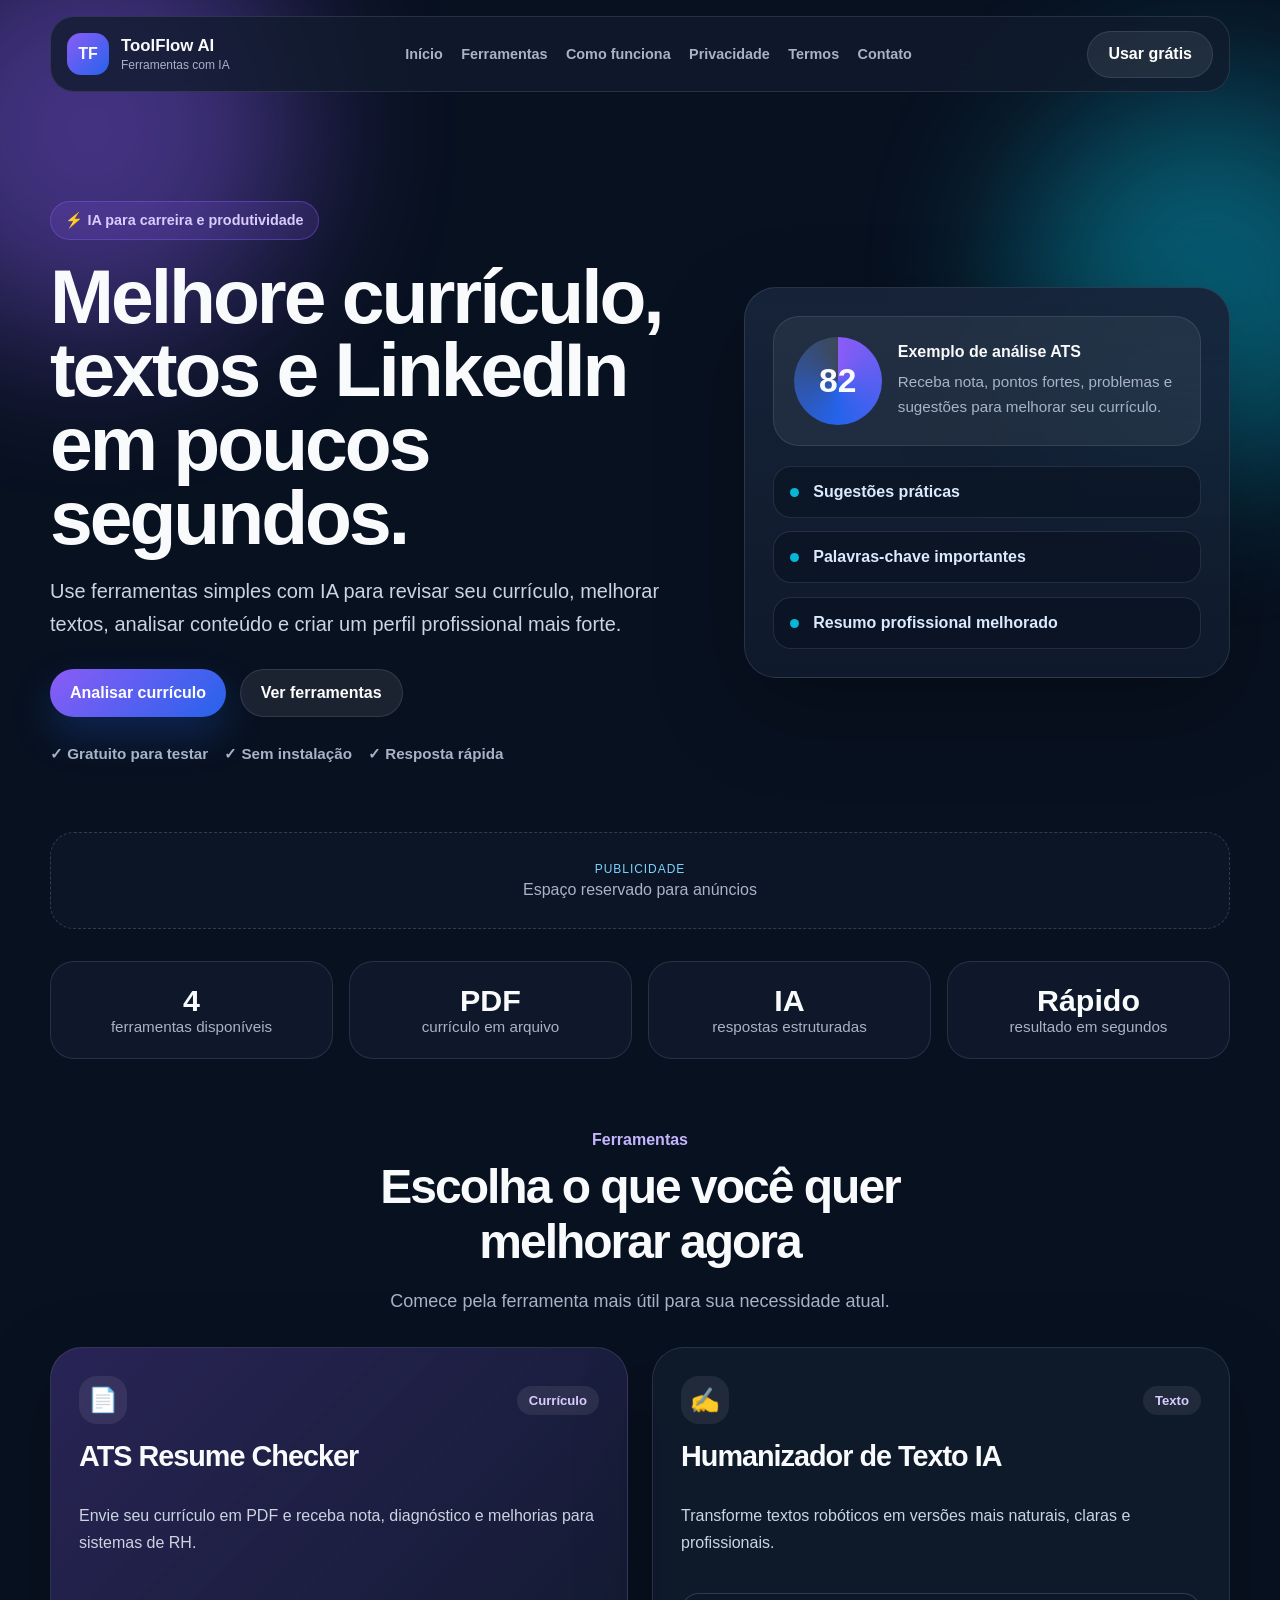
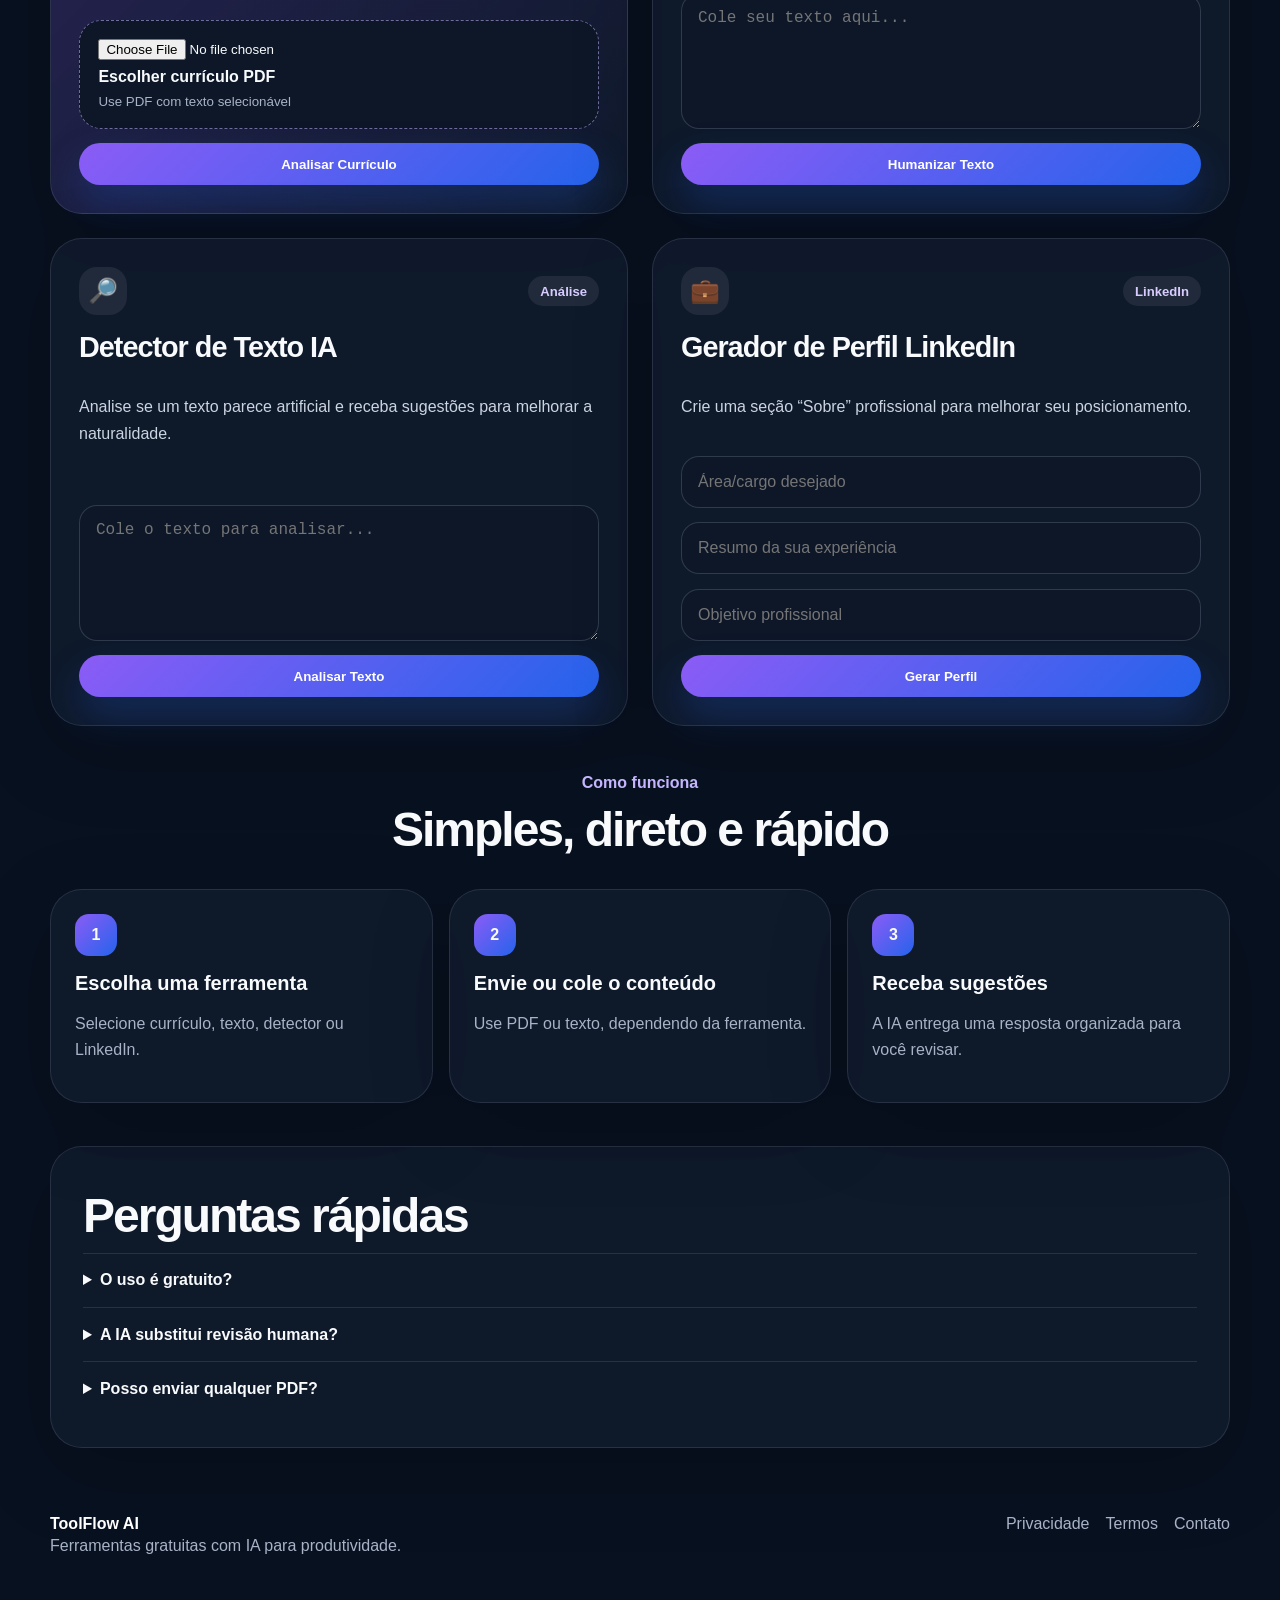
==== templates/index.html @ 7c279b68 "Primeira versão ToolFlow AI" ====
<!DOCTYPE html><html lang="pt-br"><head><meta charset="UTF-8"><meta name="viewport" content="width=device-width, initial-scale=1.0"><title>{{ page_title }} | Ferramentas gratuitas com IA</title><meta name="description" content="Ferramentas gratuitas com IA para currículo ATS, humanização de texto, LinkedIn e produtividade profissional."><link rel="stylesheet" href="/static/style.css"></head><body><div class="bg-glow glow-one"></div><div class="bg-glow glow-two"></div><header class="site-header"><a href="/" class="brand"><div class="brand-mark">TF</div><div class="brand-text"><strong>ToolFlow AI</strong><span>Ferramentas com IA</span></div></a><button class="mobile-menu-btn" onclick="document.body.classList.toggle('menu-open')">☰</button><nav class="desktop-nav"><a href="/">Início</a><a href="#tools">Ferramentas</a><a href="#how">Como funciona</a><a href="/privacy">Privacidade</a><a href="/terms">Termos</a><a href="/contact">Contato</a></nav><a class="header-cta" href="#tools">Usar grátis</a></header><nav class="mobile-nav"><a href="/">Início</a><a href="#tools" onclick="document.body.classList.remove('menu-open')">Ferramentas</a><a href="#how" onclick="document.body.classList.remove('menu-open')">Como funciona</a><a href="/privacy">Privacidade</a><a href="/terms">Termos</a><a href="/contact">Contato</a></nav><main><section class="hero"><div class="hero-copy"><div class="pill">⚡ IA para carreira e produtividade</div><h1>Melhore currículo, textos e LinkedIn em poucos segundos.</h1><p>Use ferramentas simples com IA para revisar seu currículo, melhorar textos, analisar conteúdo e criar um perfil profissional mais forte.</p><div class="hero-actions"><a class="primary-btn" href="#ats">Analisar currículo</a><a class="secondary-btn" href="#tools">Ver ferramentas</a></div><div class="trust-row"><span>✓ Gratuito para testar</span><span>✓ Sem instalação</span><span>✓ Resposta rápida</span></div></div><div class="hero-panel"><div class="score-card"><div class="score-circle">82</div><div><strong>Exemplo de análise ATS</strong><p>Receba nota, pontos fortes, problemas e sugestões para melhorar seu currículo.</p></div></div><div class="mini-list"><div><span></span> Sugestões práticas</div><div><span></span> Palavras-chave importantes</div><div><span></span> Resumo profissional melhorado</div></div></div></section><section class="ad-container top-ad"><div class="ad-box"><small>Publicidade</small><span>Espaço reservado para anúncios</span></div></section><section class="metrics"><div><strong>4</strong><span>ferramentas disponíveis</span></div><div><strong>PDF</strong><span>currículo em arquivo</span></div><div><strong>IA</strong><span>respostas estruturadas</span></div><div><strong>Rápido</strong><span>resultado em segundos</span></div></section><section id="tools" class="tools-section"><div class="section-title"><span>Ferramentas</span><h2>Escolha o que você quer melhorar agora</h2><p>Comece pela ferramenta mais útil para sua necessidade atual.</p></div><div class="tools-grid"><article id="ats" class="tool-card highlighted"><div class="card-head"><div class="icon">📄</div><span>Currículo</span></div><h3>ATS Resume Checker</h3><p>Envie seu currículo em PDF e receba nota, diagnóstico e melhorias para sistemas de RH.</p><form action="/ats-checker" method="post" enctype="multipart/form-data" class="smart-form"><label class="upload-box"><input type="file" name="file" accept=".pdf" required><strong>Escolher currículo PDF</strong><small>Use PDF com texto selecionável</small></label><button type="submit" class="submit-btn">Analisar Currículo</button></form></article><article class="tool-card"><div class="card-head"><div class="icon">✍️</div><span>Texto</span></div><h3>Humanizador de Texto IA</h3><p>Transforme textos robóticos em versões mais naturais, claras e profissionais.</p><form action="/humanizer" method="post" class="smart-form"><textarea name="text" placeholder="Cole seu texto aqui..." required></textarea><button type="submit" class="submit-btn">Humanizar Texto</button></form></article><article class="tool-card"><div class="card-head"><div class="icon">🔎</div><span>Análise</span></div><h3>Detector de Texto IA</h3><p>Analise se um texto parece artificial e receba sugestões para melhorar a naturalidade.</p><form action="/ai-detector" method="post" class="smart-form"><textarea name="text" placeholder="Cole o texto para analisar..." required></textarea><button type="submit" class="submit-btn">Analisar Texto</button></form></article><article class="tool-card"><div class="card-head"><div class="icon">💼</div><span>LinkedIn</span></div><h3>Gerador de Perfil LinkedIn</h3><p>Crie uma seção “Sobre” profissional para melhorar seu posicionamento.</p><form action="/linkedin-generator" method="post" class="smart-form"><input type="text" name="role" placeholder="Área/cargo desejado" required><input type="text" name="experience" placeholder="Resumo da sua experiência" required><input type="text" name="goal" placeholder="Objetivo profissional" required><button type="submit" class="submit-btn">Gerar Perfil</button></form></article></div></section><section id="how" class="how-section"><div class="section-title compact"><span>Como funciona</span><h2>Simples, direto e rápido</h2></div><div class="how-grid"><article><div class="step">1</div><h3>Escolha uma ferramenta</h3><p>Selecione currículo, texto, detector ou LinkedIn.</p></article><article><div class="step">2</div><h3>Envie ou cole o conteúdo</h3><p>Use PDF ou texto, dependendo da ferramenta.</p></article><article><div class="step">3</div><h3>Receba sugestões</h3><p>A IA entrega uma resposta organizada para você revisar.</p></article></div></section><section class="faq"><h2>Perguntas rápidas</h2><details><summary>O uso é gratuito?</summary><p>Sim. A versão atual é gratuita para testes. No futuro, alguns recursos avançados poderão ser premium.</p></details><details><summary>A IA substitui revisão humana?</summary><p>Não. A IA ajuda na análise e na escrita, mas você deve revisar o resultado antes de usar.</p></details><details><summary>Posso enviar qualquer PDF?</summary><p>Prefira PDFs com texto selecionável. PDFs que são apenas imagens podem não ser lidos corretamente.</p></details></section></main><footer class="site-footer"><div><strong>ToolFlow AI</strong><span>Ferramentas gratuitas com IA para produtividade.</span></div><div class="footer-links"><a href="/privacy">Privacidade</a><a href="/terms">Termos</a><a href="/contact">Contato</a></div></footer><script>document.querySelectorAll("form").forEach((form)=>{form.addEventListener("submit",()=>{const btn=form.querySelector("button");if(btn){btn.disabled=true;btn.innerText="Processando...";}});});</script></body></html>
---- static/style.css ----
:root{--bg:#081120;--panel:#111c2e;--text:#f8fafc;--muted:#a8b3c7;--line:rgba(148,163,184,.18);--purple:#8b5cf6;--blue:#2563eb;--cyan:#06b6d4;--max:1180px}*{box-sizing:border-box}html{scroll-behavior:smooth}body{margin:0;font-family:Inter,Arial,Helvetica,sans-serif;background:var(--bg);color:var(--text);overflow-x:hidden}.bg-glow{position:fixed;filter:blur(80px);opacity:.45;z-index:-1;border-radius:999px;pointer-events:none}.glow-one{width:420px;height:420px;left:-120px;top:-80px;background:var(--purple)}.glow-two{width:380px;height:380px;right:-120px;top:90px;background:var(--cyan)}.site-header{width:min(var(--max),calc(100% - 2rem));margin:1rem auto 0;padding:.85rem 1rem;display:flex;justify-content:space-between;align-items:center;gap:1rem;border:1px solid var(--line);background:rgba(17,28,46,.78);backdrop-filter:blur(18px);border-radius:24px;position:sticky;top:1rem;z-index:20}.brand{display:flex;align-items:center;gap:.75rem;color:var(--text);text-decoration:none;min-width:0}.brand-mark{width:42px;height:42px;flex:0 0 42px;border-radius:14px;display:grid;place-items:center;background:linear-gradient(135deg,var(--purple),var(--blue));font-weight:900}.brand strong{display:block;font-size:1.05rem;white-space:nowrap}.brand span{display:block;color:var(--muted);font-size:.75rem;margin-top:2px;white-space:nowrap}.desktop-nav{display:flex;gap:clamp(.65rem,1.5vw,1.15rem);align-items:center}.desktop-nav a{color:var(--muted);text-decoration:none;font-weight:700;font-size:.9rem;white-space:nowrap}.mobile-menu-btn{display:none;background:rgba(255,255,255,.08);border:1px solid var(--line);color:white;border-radius:12px;padding:.65rem .8rem;font-weight:900}.mobile-nav{display:none;width:min(var(--max),calc(100% - 2rem));margin:.5rem auto 0;padding:1rem;border:1px solid var(--line);border-radius:20px;background:rgba(17,28,46,.95);position:sticky;top:5.8rem;z-index:19}.mobile-nav a{display:block;color:var(--muted);text-decoration:none;font-weight:800;padding:.8rem}.header-cta,.primary-btn,.secondary-btn,.submit-btn,.result-toolbar button{border:0;text-decoration:none;border-radius:999px;padding:.85rem 1.25rem;font-weight:800;color:white;cursor:pointer;transition:.2s;display:inline-flex;align-items:center;justify-content:center;text-align:center}.header-cta,.secondary-btn{background:rgba(255,255,255,.08);border:1px solid var(--line)}.primary-btn,.submit-btn,.result-toolbar button{background:linear-gradient(135deg,var(--purple),var(--blue));box-shadow:0 18px 38px rgba(37,99,235,.25)}button:disabled{opacity:.7;cursor:not-allowed}.header-cta:hover,.primary-btn:hover,.secondary-btn:hover,.submit-btn:hover{transform:translateY(-2px);filter:brightness(1.08)}.hero{width:min(var(--max),calc(100% - 2rem));margin:clamp(2.5rem,7vw,5rem) auto 2.5rem;display:grid;grid-template-columns:minmax(0,1.15fr) minmax(320px,.85fr);gap:clamp(1.5rem,4vw,2.25rem);align-items:center;min-height:min(620px,calc(100vh - 120px))}.pill{display:inline-flex;padding:.6rem .9rem;border-radius:999px;background:rgba(139,92,246,.16);border:1px solid rgba(139,92,246,.38);color:#d8ccff;font-weight:800;font-size:.9rem}.hero h1{font-size:clamp(2.55rem,6vw,4.9rem);line-height:.96;margin:1.25rem 0;letter-spacing:clamp(-3px,-.35vw,-1px)}.hero p{max-width:720px;color:#cbd5e1;font-size:clamp(1rem,2vw,1.25rem);line-height:1.65}.hero-actions{display:flex;gap:.85rem;flex-wrap:wrap;margin:1.8rem 0}.trust-row{display:flex;gap:1rem;flex-wrap:wrap;color:var(--muted);font-weight:700;font-size:.95rem}.hero-panel{padding:clamp(1.25rem,3vw,1.75rem);border-radius:32px;border:1px solid var(--line);background:linear-gradient(180deg,rgba(23,36,58,.95),rgba(17,28,46,.78));box-shadow:0 30px 90px rgba(0,0,0,.28)}.score-card{display:flex;gap:1rem;align-items:center;padding:1.25rem;border-radius:26px;background:rgba(255,255,255,.06);border:1px solid var(--line)}.score-circle{width:88px;height:88px;flex:0 0 88px;border-radius:50%;display:grid;place-items:center;background:conic-gradient(var(--purple),var(--blue),rgba(255,255,255,.12));font-size:2.1rem;font-weight:900}.score-card p{font-size:.95rem;margin:.5rem 0 0;color:var(--muted)}.mini-list{margin-top:1.25rem;display:grid;gap:.85rem}.mini-list div{padding:1rem;border-radius:18px;background:rgba(8,17,32,.55);border:1px solid var(--line);color:#dbeafe;font-weight:700}.mini-list span{display:inline-block;width:9px;height:9px;border-radius:50%;background:var(--cyan);margin-right:10px}.ad-container{width:min(var(--max),calc(100% - 2rem));margin:0 auto 2rem}.ad-box{border:1px dashed rgba(148,163,184,.28);background:rgba(17,28,46,.45);border-radius:24px;padding:clamp(1.25rem,3vw,1.8rem);text-align:center;color:var(--muted);display:grid;gap:.3rem}.ad-box small{font-size:.75rem;text-transform:uppercase;letter-spacing:.08em;color:#7dd3fc}.metrics{width:min(var(--max),calc(100% - 2rem));margin:0 auto 2rem;display:grid;grid-template-columns:repeat(4,minmax(0,1fr));gap:1rem}.metrics div{padding:1.35rem;border:1px solid var(--line);background:rgba(17,28,46,.78);border-radius:24px;text-align:center}.metrics strong{display:block;font-size:clamp(1.4rem,3vw,1.9rem)}.metrics span{color:var(--muted);font-size:.95rem}.tools-section,.how-section,.faq{width:min(var(--max),calc(100% - 2rem));margin:0 auto 2.65rem}.section-title{text-align:center;margin:clamp(3rem,7vw,4.5rem) auto 2rem;max-width:720px}.section-title.compact{margin-top:3rem}.section-title span{color:#c4b5fd;font-weight:900}.section-title h2,.how-section h2,.faq h2{font-size:clamp(2rem,4vw,3rem);letter-spacing:-2px;margin:.6rem 0}.section-title p{color:var(--muted);font-size:clamp(1rem,2vw,1.125rem);line-height:1.6}.tools-grid{display:grid;grid-template-columns:repeat(2,minmax(0,1fr));gap:1.5rem}.tool-card,.faq,.result-card,.next-actions,.result-hero,.static-card,.how-grid article{border:1px solid var(--line);background:rgba(17,28,46,.82);border-radius:32px;box-shadow:0 24px 80px rgba(0,0,0,.22)}.tool-card{padding:clamp(1.25rem,3vw,1.75rem);min-height:420px;display:flex;flex-direction:column}.tool-card.highlighted{background:linear-gradient(135deg,rgba(139,92,246,.25),rgba(17,28,46,.84))}.card-head{display:flex;align-items:center;justify-content:space-between;gap:1rem;margin-bottom:1rem}.card-head span{color:#d8ccff;background:rgba(255,255,255,.08);padding:.45rem .75rem;border-radius:999px;font-weight:800;font-size:.82rem}.icon{width:48px;height:48px;flex:0 0 48px;border-radius:18px;display:grid;place-items:center;background:rgba(255,255,255,.08);font-size:1.5rem}.tool-card h3{font-size:clamp(1.45rem,3vw,1.8rem);letter-spacing:-1px;margin:0 0 .8rem}.tool-card p{color:#cbd5e1;line-height:1.7}.smart-form{display:grid;gap:.9rem;margin-top:auto;padding-top:1.25rem}textarea,input[type=text]{width:100%;min-height:52px;border:1px solid rgba(148,163,184,.25);background:#0d1728;color:var(--text);border-radius:18px;padding:.95rem 1rem;outline:none;font-size:1rem}textarea{min-height:136px;resize:vertical}textarea:focus,input[type=text]:focus{border-color:rgba(139,92,246,.75);box-shadow:0 0 0 4px rgba(139,92,246,.12)}.upload-box{display:grid;gap:.5rem;border:1px dashed rgba(196,181,253,.55);background:#0d1728;padding:1.15rem;border-radius:22px;cursor:pointer;overflow:hidden}.upload-box input{max-width:100%}.upload-box small{color:var(--muted)}.submit-btn{width:100%}.how-grid{display:grid;grid-template-columns:repeat(3,minmax(0,1fr));gap:1rem}.how-grid article{padding:1.5rem}.step{width:42px;height:42px;border-radius:14px;background:linear-gradient(135deg,var(--purple),var(--blue));display:grid;place-items:center;font-weight:900;margin-bottom:1rem}.how-grid h3{margin:.4rem 0;font-size:1.25rem}.how-grid p,.faq p{color:var(--muted);line-height:1.6}.faq{padding:clamp(1.25rem,3vw,2rem)}details{border-top:1px solid var(--line);padding:1.1rem 0}summary{cursor:pointer;font-weight:900}.site-footer{width:min(var(--max),calc(100% - 2rem));margin:0 auto 1.75rem;color:var(--muted);display:flex;justify-content:space-between;gap:1rem;padding:1.5rem 0}.site-footer strong{display:block;color:white}.site-footer span{display:block;margin-top:.25rem}.footer-links{display:flex;gap:1rem;flex-wrap:wrap}.footer-links a{color:var(--muted);text-decoration:none}.result-layout,.static-page{width:min(940px,calc(100% - 2rem));margin:clamp(2rem,6vw,3.4rem) auto}.back-link{color:#c4b5fd;text-decoration:none;font-weight:900}.result-hero,.static-card{padding:clamp(1.25rem,4vw,2rem);margin-top:1.35rem}.result-hero h1,.static-card h1{font-size:clamp(2.2rem,5vw,3.6rem);letter-spacing:-2px;margin:1rem 0 .5rem}.result-hero p,.static-card p{color:var(--muted);line-height:1.7}.static-card h2{margin-top:1.75rem}.contact-email{display:inline-block;margin:1rem 0;padding:1rem 1.25rem;border-radius:18px;background:rgba(139,92,246,.14);border:1px solid rgba(139,92,246,.38);font-weight:900;word-break:break-word}.result-card{margin-top:1.35rem;overflow:hidden}.result-toolbar{display:flex;justify-content:space-between;align-items:center;gap:1rem;padding:1.1rem 1.35rem;border-bottom:1px solid var(--line)}.result-card pre{margin:0;padding:clamp(1.15rem,3vw,1.65rem);white-space:pre-wrap;line-height:1.75;font-family:Inter,Arial,sans-serif;font-size:1rem;color:#eef2ff;overflow-wrap:anywhere}.next-actions{padding:clamp(1.25rem,3vw,1.75rem);margin-top:1.35rem}.next-actions p{color:var(--muted);line-height:1.7}@media(max-width:1024px){.desktop-nav{display:none}.mobile-menu-btn{display:block}.menu-open .mobile-nav{display:block}.header-cta{display:none}.hero{grid-template-columns:1fr;min-height:auto}.hero-panel{max-width:680px}.metrics{grid-template-columns:repeat(2,minmax(0,1fr))}}@media(max-width:760px){.tools-grid,.how-grid{grid-template-columns:1fr}.site-footer{display:grid}.hero h1{font-size:clamp(2.4rem,12vw,3.2rem)}.score-card{align-items:flex-start}.score-circle{width:72px;height:72px;flex-basis:72px;font-size:1.7rem}.hero-actions a{width:100%}.brand span{display:none}}@media(max-width:480px){.site-header,.mobile-nav,.hero,.metrics,.tools-section,.how-section,.faq,.site-footer,.result-layout,.static-page,.ad-container{width:calc(100% - 1rem)}.site-header{border-radius:18px;padding:.75rem}.brand-mark{width:38px;height:38px;flex-basis:38px}.brand strong{font-size:.95rem}.metrics{grid-template-columns:1fr}.tool-card{min-height:auto;border-radius:24px}.result-toolbar{align-items:stretch;flex-direction:column}.result-toolbar button{width:100%}}
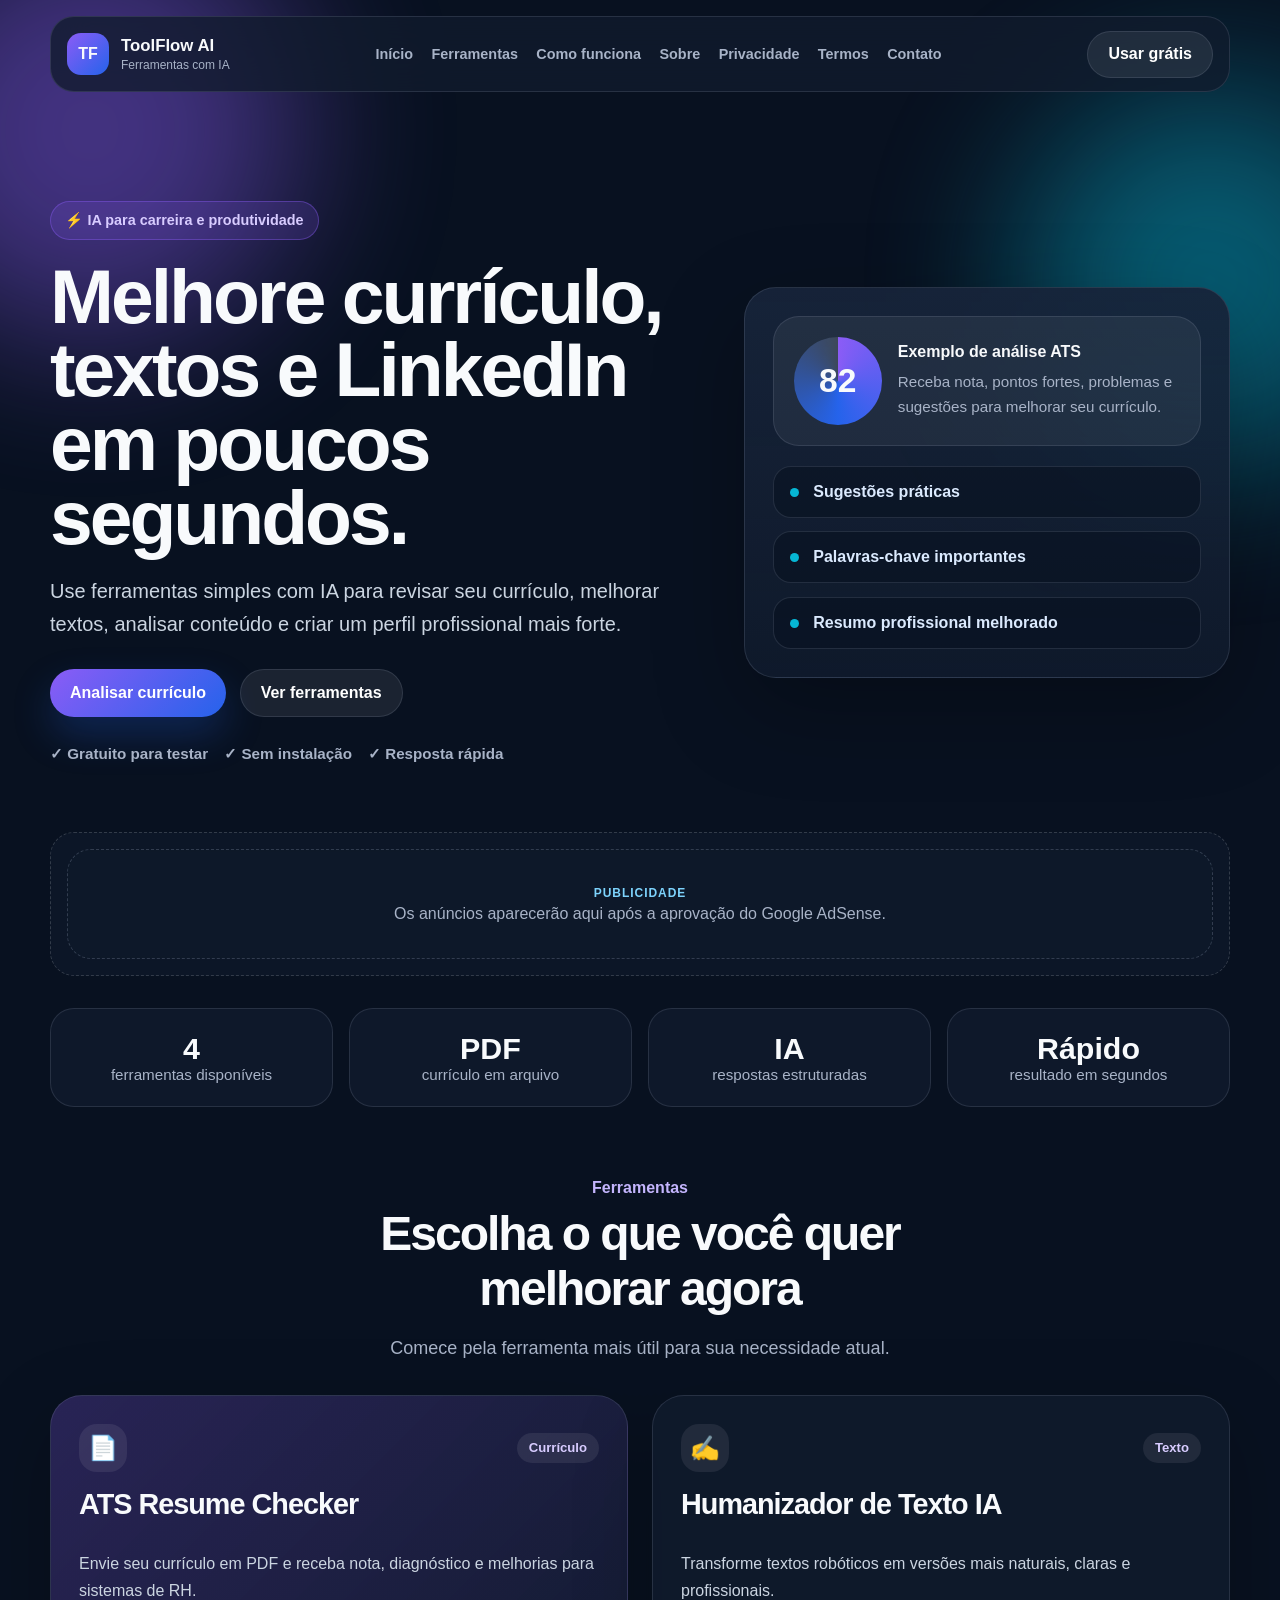
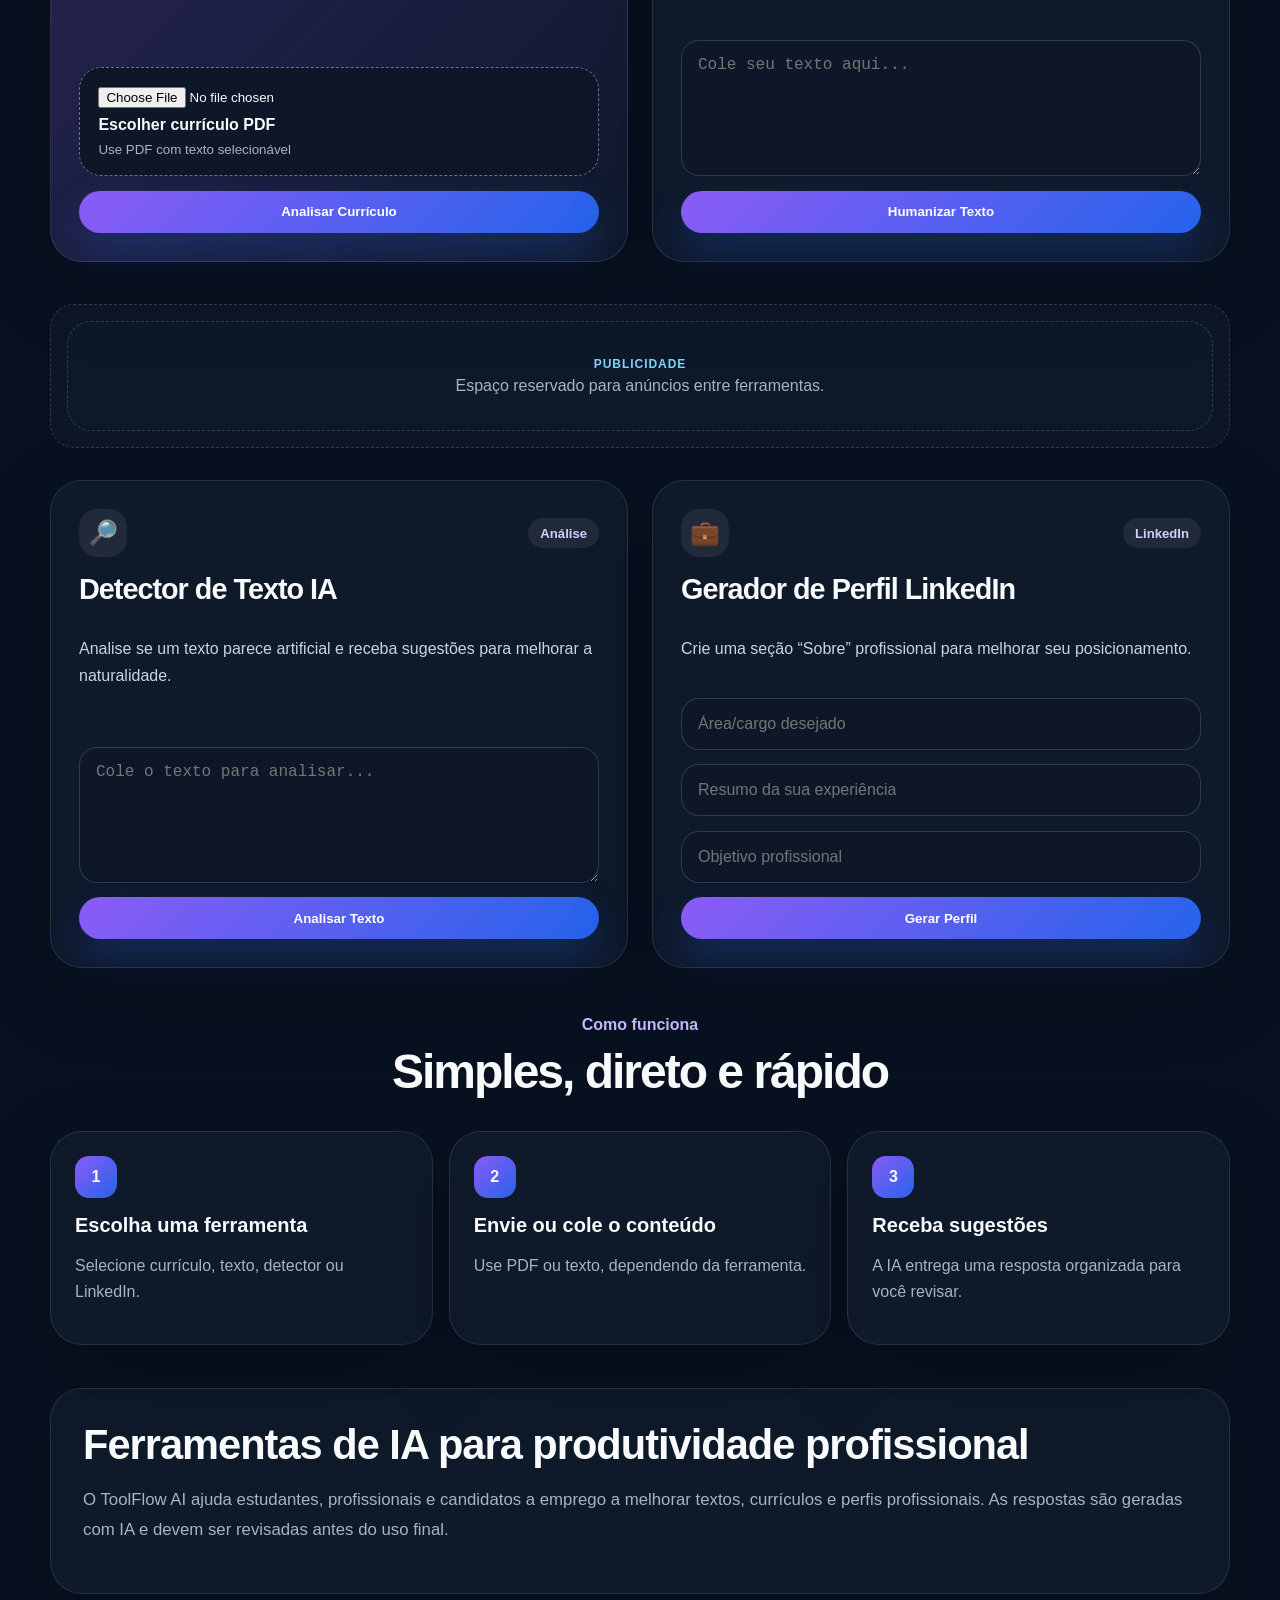
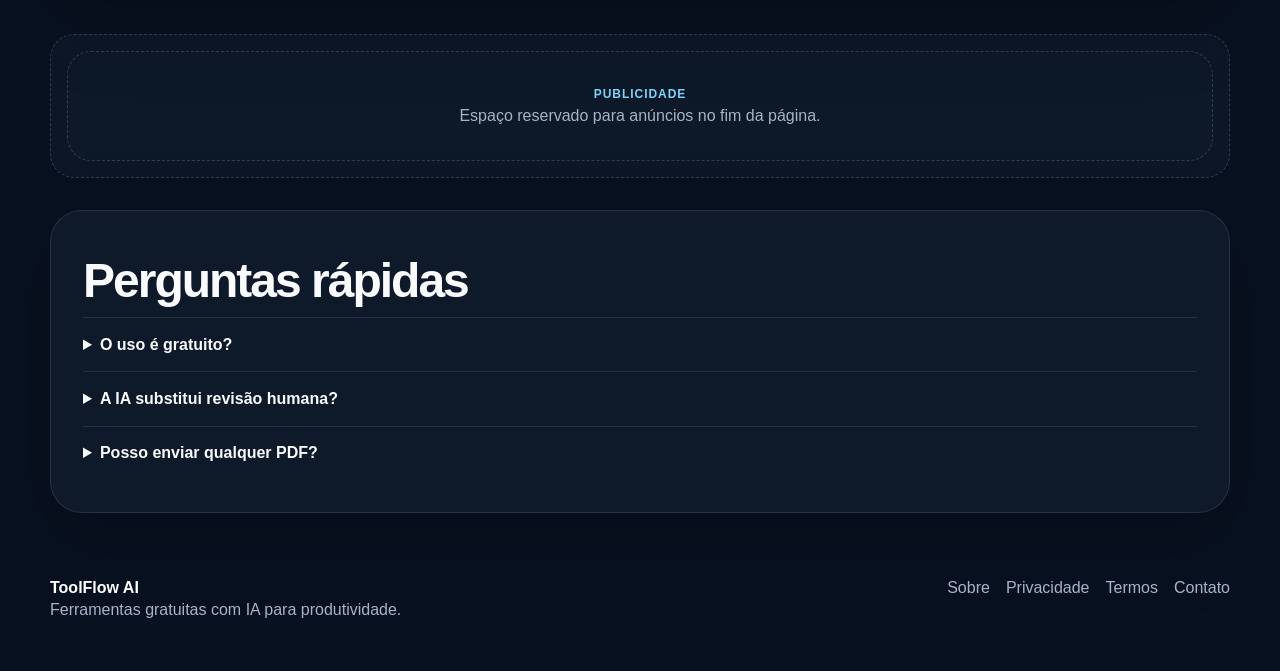
==== commit e3015f35: "Versao final ToolFlow AI" ====
--- a/templates/index.html
+++ b/templates/index.html
@@ -1 +1,289 @@
-<!DOCTYPE html><html lang="pt-br"><head><meta charset="UTF-8"><meta name="viewport" content="width=device-width, initial-scale=1.0"><title>{{ page_title }} | Ferramentas gratuitas com IA</title><meta name="description" content="Ferramentas gratuitas com IA para currículo ATS, humanização de texto, LinkedIn e produtividade profissional."><link rel="stylesheet" href="/static/style.css"></head><body><div class="bg-glow glow-one"></div><div class="bg-glow glow-two"></div><header class="site-header"><a href="/" class="brand"><div class="brand-mark">TF</div><div class="brand-text"><strong>ToolFlow AI</strong><span>Ferramentas com IA</span></div></a><button class="mobile-menu-btn" onclick="document.body.classList.toggle('menu-open')">☰</button><nav class="desktop-nav"><a href="/">Início</a><a href="#tools">Ferramentas</a><a href="#how">Como funciona</a><a href="/privacy">Privacidade</a><a href="/terms">Termos</a><a href="/contact">Contato</a></nav><a class="header-cta" href="#tools">Usar grátis</a></header><nav class="mobile-nav"><a href="/">Início</a><a href="#tools" onclick="document.body.classList.remove('menu-open')">Ferramentas</a><a href="#how" onclick="document.body.classList.remove('menu-open')">Como funciona</a><a href="/privacy">Privacidade</a><a href="/terms">Termos</a><a href="/contact">Contato</a></nav><main><section class="hero"><div class="hero-copy"><div class="pill">⚡ IA para carreira e produtividade</div><h1>Melhore currículo, textos e LinkedIn em poucos segundos.</h1><p>Use ferramentas simples com IA para revisar seu currículo, melhorar textos, analisar conteúdo e criar um perfil profissional mais forte.</p><div class="hero-actions"><a class="primary-btn" href="#ats">Analisar currículo</a><a class="secondary-btn" href="#tools">Ver ferramentas</a></div><div class="trust-row"><span>✓ Gratuito para testar</span><span>✓ Sem instalação</span><span>✓ Resposta rápida</span></div></div><div class="hero-panel"><div class="score-card"><div class="score-circle">82</div><div><strong>Exemplo de análise ATS</strong><p>Receba nota, pontos fortes, problemas e sugestões para melhorar seu currículo.</p></div></div><div class="mini-list"><div><span></span> Sugestões práticas</div><div><span></span> Palavras-chave importantes</div><div><span></span> Resumo profissional melhorado</div></div></div></section><section class="ad-container top-ad"><div class="ad-box"><small>Publicidade</small><span>Espaço reservado para anúncios</span></div></section><section class="metrics"><div><strong>4</strong><span>ferramentas disponíveis</span></div><div><strong>PDF</strong><span>currículo em arquivo</span></div><div><strong>IA</strong><span>respostas estruturadas</span></div><div><strong>Rápido</strong><span>resultado em segundos</span></div></section><section id="tools" class="tools-section"><div class="section-title"><span>Ferramentas</span><h2>Escolha o que você quer melhorar agora</h2><p>Comece pela ferramenta mais útil para sua necessidade atual.</p></div><div class="tools-grid"><article id="ats" class="tool-card highlighted"><div class="card-head"><div class="icon">📄</div><span>Currículo</span></div><h3>ATS Resume Checker</h3><p>Envie seu currículo em PDF e receba nota, diagnóstico e melhorias para sistemas de RH.</p><form action="/ats-checker" method="post" enctype="multipart/form-data" class="smart-form"><label class="upload-box"><input type="file" name="file" accept=".pdf" required><strong>Escolher currículo PDF</strong><small>Use PDF com texto selecionável</small></label><button type="submit" class="submit-btn">Analisar Currículo</button></form></article><article class="tool-card"><div class="card-head"><div class="icon">✍️</div><span>Texto</span></div><h3>Humanizador de Texto IA</h3><p>Transforme textos robóticos em versões mais naturais, claras e profissionais.</p><form action="/humanizer" method="post" class="smart-form"><textarea name="text" placeholder="Cole seu texto aqui..." required></textarea><button type="submit" class="submit-btn">Humanizar Texto</button></form></article><article class="tool-card"><div class="card-head"><div class="icon">🔎</div><span>Análise</span></div><h3>Detector de Texto IA</h3><p>Analise se um texto parece artificial e receba sugestões para melhorar a naturalidade.</p><form action="/ai-detector" method="post" class="smart-form"><textarea name="text" placeholder="Cole o texto para analisar..." required></textarea><button type="submit" class="submit-btn">Analisar Texto</button></form></article><article class="tool-card"><div class="card-head"><div class="icon">💼</div><span>LinkedIn</span></div><h3>Gerador de Perfil LinkedIn</h3><p>Crie uma seção “Sobre” profissional para melhorar seu posicionamento.</p><form action="/linkedin-generator" method="post" class="smart-form"><input type="text" name="role" placeholder="Área/cargo desejado" required><input type="text" name="experience" placeholder="Resumo da sua experiência" required><input type="text" name="goal" placeholder="Objetivo profissional" required><button type="submit" class="submit-btn">Gerar Perfil</button></form></article></div></section><section id="how" class="how-section"><div class="section-title compact"><span>Como funciona</span><h2>Simples, direto e rápido</h2></div><div class="how-grid"><article><div class="step">1</div><h3>Escolha uma ferramenta</h3><p>Selecione currículo, texto, detector ou LinkedIn.</p></article><article><div class="step">2</div><h3>Envie ou cole o conteúdo</h3><p>Use PDF ou texto, dependendo da ferramenta.</p></article><article><div class="step">3</div><h3>Receba sugestões</h3><p>A IA entrega uma resposta organizada para você revisar.</p></article></div></section><section class="faq"><h2>Perguntas rápidas</h2><details><summary>O uso é gratuito?</summary><p>Sim. A versão atual é gratuita para testes. No futuro, alguns recursos avançados poderão ser premium.</p></details><details><summary>A IA substitui revisão humana?</summary><p>Não. A IA ajuda na análise e na escrita, mas você deve revisar o resultado antes de usar.</p></details><details><summary>Posso enviar qualquer PDF?</summary><p>Prefira PDFs com texto selecionável. PDFs que são apenas imagens podem não ser lidos corretamente.</p></details></section></main><footer class="site-footer"><div><strong>ToolFlow AI</strong><span>Ferramentas gratuitas com IA para produtividade.</span></div><div class="footer-links"><a href="/privacy">Privacidade</a><a href="/terms">Termos</a><a href="/contact">Contato</a></div></footer><script>document.querySelectorAll("form").forEach((form)=>{form.addEventListener("submit",()=>{const btn=form.querySelector("button");if(btn){btn.disabled=true;btn.innerText="Processando...";}});});</script></body></html>+<!DOCTYPE html>
+<html lang="pt-br">
+<head>
+<meta charset="UTF-8">
+<meta name="viewport" content="width=device-width, initial-scale=1.0">
+<title>{{ page_title }} | Ferramentas gratuitas com IA</title>
+<meta name="description" content="Ferramentas gratuitas com IA para currículo ATS, humanização de texto, LinkedIn e produtividade profissional.">
+<link rel="stylesheet" href="/static/style.css">
+<meta name="robots" content="index, follow">
+<meta name="author" content="ToolFlow AI">
+<meta property="og:title" content="ToolFlow AI">
+<meta property="og:description" content="Ferramentas gratuitas com IA para currículo, ATS, LinkedIn e produtividade.">
+<meta property="og:type" content="website">
+<meta property="og:url" content="https://toolflow-ai.onrender.com">
+<meta name="twitter:card" content="summary_large_image">
+<link rel="icon" href="/static/favicon.svg" type="image/svg+xml">
+
+<!-- Google Analytics -->
+<script async src="https://www.googletagmanager.com/gtag/js?id=G-HB5PH8V46W"></script>
+<script>
+window.dataLayer = window.dataLayer || [];
+function gtag(){ dataLayer.push(arguments); }
+gtag('js', new Date());
+gtag('config', 'G-HB5PH8V46W');
+</script>
+
+<!-- Google AdSense / Auto Ads -->
+<script async src="https://pagead2.googlesyndication.com/pagead/js/adsbygoogle.js?client=ca-pub-5160731650313944"
+     crossorigin="anonymous"></script>
+</head>
+<body>
+<div class="bg-glow glow-one"></div>
+<div class="bg-glow glow-two"></div>
+
+<header class="site-header">
+  <a href="/" class="brand">
+    <div class="brand-mark">TF</div>
+    <div class="brand-text">
+      <strong>ToolFlow AI</strong>
+      <span>Ferramentas com IA</span>
+    </div>
+  </a>
+
+  <button class="mobile-menu-btn" onclick="document.body.classList.toggle('menu-open')" aria-label="Abrir menu">☰</button>
+
+  <nav class="desktop-nav">
+    <a href="/">Início</a>
+    <a href="#tools">Ferramentas</a>
+    <a href="#how">Como funciona</a>
+    <a href="/about">Sobre</a>
+    <a href="/privacy">Privacidade</a>
+    <a href="/terms">Termos</a>
+    <a href="/contact">Contato</a>
+  </nav>
+
+  <a class="header-cta" href="#tools">Usar grátis</a>
+</header>
+
+<nav class="mobile-nav">
+  <a href="/">Início</a>
+  <a href="#tools" onclick="document.body.classList.remove('menu-open')">Ferramentas</a>
+  <a href="#how" onclick="document.body.classList.remove('menu-open')">Como funciona</a>
+  <a href="/about">Sobre</a>
+  <a href="/privacy">Privacidade</a>
+  <a href="/terms">Termos</a>
+  <a href="/contact">Contato</a>
+</nav>
+
+<main>
+  <section class="hero">
+    <div class="hero-copy">
+      <div class="pill">⚡ IA para carreira e produtividade</div>
+      <h1>Melhore currículo, textos e LinkedIn em poucos segundos.</h1>
+      <p>Use ferramentas simples com IA para revisar seu currículo, melhorar textos, analisar conteúdo e criar um perfil profissional mais forte.</p>
+      <div class="hero-actions">
+        <a class="primary-btn" href="#ats">Analisar currículo</a>
+        <a class="secondary-btn" href="#tools">Ver ferramentas</a>
+      </div>
+      <div class="trust-row">
+        <span>✓ Gratuito para testar</span>
+        <span>✓ Sem instalação</span>
+        <span>✓ Resposta rápida</span>
+      </div>
+    </div>
+
+    <div class="hero-panel">
+      <div class="score-card">
+        <div class="score-circle">82</div>
+        <div>
+          <strong>Exemplo de análise ATS</strong>
+          <p>Receba nota, pontos fortes, problemas e sugestões para melhorar seu currículo.</p>
+        </div>
+      </div>
+      <div class="mini-list">
+        <div><span></span> Sugestões práticas</div>
+        <div><span></span> Palavras-chave importantes</div>
+        <div><span></span> Resumo profissional melhorado</div>
+      </div>
+    </div>
+  </section>
+
+  <section class="ad-container top-ad" aria-label="Publicidade">
+    <div class="ad-box">
+      <small>Publicidade</small>
+      <span>Os anúncios aparecerão aqui após a aprovação do Google AdSense.</span>
+    </div>
+  </section>
+
+  <section class="metrics">
+    <div><strong>4</strong><span>ferramentas disponíveis</span></div>
+    <div><strong>PDF</strong><span>currículo em arquivo</span></div>
+    <div><strong>IA</strong><span>respostas estruturadas</span></div>
+    <div><strong>Rápido</strong><span>resultado em segundos</span></div>
+  </section>
+
+  <section id="tools" class="tools-section">
+    <div class="section-title">
+      <span>Ferramentas</span>
+      <h2>Escolha o que você quer melhorar agora</h2>
+      <p>Comece pela ferramenta mais útil para sua necessidade atual.</p>
+    </div>
+
+    <div class="tools-grid">
+      <article id="ats" class="tool-card highlighted">
+        <div class="card-head"><div class="icon">📄</div><span>Currículo</span></div>
+        <h3>ATS Resume Checker</h3>
+        <p>Envie seu currículo em PDF e receba nota, diagnóstico e melhorias para sistemas de RH.</p>
+        <form action="/ats-checker" method="post" enctype="multipart/form-data" class="smart-form">
+          <label class="upload-box">
+            <input type="file" name="file" accept=".pdf" required>
+            <strong>Escolher currículo PDF</strong>
+            <small>Use PDF com texto selecionável</small>
+          </label>
+          <button type="submit" class="submit-btn">Analisar Currículo</button>
+        </form>
+      </article>
+
+      <article class="tool-card">
+        <div class="card-head"><div class="icon">✍️</div><span>Texto</span></div>
+        <h3>Humanizador de Texto IA</h3>
+        <p>Transforme textos robóticos em versões mais naturais, claras e profissionais.</p>
+        <form action="/humanizer" method="post" class="smart-form">
+          <textarea name="text" placeholder="Cole seu texto aqui..." required></textarea>
+          <button type="submit" class="submit-btn">Humanizar Texto</button>
+        </form>
+      </article>
+    </div>
+  </section>
+
+  <section class="ad-container middle-ad" aria-label="Publicidade">
+    <div class="ad-box">
+      <small>Publicidade</small>
+      <span>Espaço reservado para anúncios entre ferramentas.</span>
+    </div>
+  </section>
+
+  <section class="tools-section extra-tools">
+    <div class="tools-grid">
+      <article class="tool-card">
+        <div class="card-head"><div class="icon">🔎</div><span>Análise</span></div>
+        <h3>Detector de Texto IA</h3>
+        <p>Analise se um texto parece artificial e receba sugestões para melhorar a naturalidade.</p>
+        <form action="/ai-detector" method="post" class="smart-form">
+          <textarea name="text" placeholder="Cole o texto para analisar..." required></textarea>
+          <button type="submit" class="submit-btn">Analisar Texto</button>
+        </form>
+      </article>
+
+      <article class="tool-card">
+        <div class="card-head"><div class="icon">💼</div><span>LinkedIn</span></div>
+        <h3>Gerador de Perfil LinkedIn</h3>
+        <p>Crie uma seção “Sobre” profissional para melhorar seu posicionamento.</p>
+        <form action="/linkedin-generator" method="post" class="smart-form">
+          <input type="text" name="role" placeholder="Área/cargo desejado" required>
+          <input type="text" name="experience" placeholder="Resumo da sua experiência" required>
+          <input type="text" name="goal" placeholder="Objetivo profissional" required>
+          <button type="submit" class="submit-btn">Gerar Perfil</button>
+        </form>
+      </article>
+    </div>
+  </section>
+
+  <section id="how" class="how-section">
+    <div class="section-title compact">
+      <span>Como funciona</span>
+      <h2>Simples, direto e rápido</h2>
+    </div>
+    <div class="how-grid">
+      <article><div class="step">1</div><h3>Escolha uma ferramenta</h3><p>Selecione currículo, texto, detector ou LinkedIn.</p></article>
+      <article><div class="step">2</div><h3>Envie ou cole o conteúdo</h3><p>Use PDF ou texto, dependendo da ferramenta.</p></article>
+      <article><div class="step">3</div><h3>Receba sugestões</h3><p>A IA entrega uma resposta organizada para você revisar.</p></article>
+    </div>
+  </section>
+
+  <section class="content-section">
+    <h2>Ferramentas de IA para produtividade profissional</h2>
+    <p>O ToolFlow AI ajuda estudantes, profissionais e candidatos a emprego a melhorar textos, currículos e perfis profissionais. As respostas são geradas com IA e devem ser revisadas antes do uso final.</p>
+  </section>
+
+  <section class="ad-container bottom-ad" aria-label="Publicidade">
+    <div class="ad-box">
+      <small>Publicidade</small>
+      <span>Espaço reservado para anúncios no fim da página.</span>
+    </div>
+  </section>
+
+  <section class="faq">
+    <h2>Perguntas rápidas</h2>
+    <details><summary>O uso é gratuito?</summary><p>Sim. A versão atual é gratuita para testes. No futuro, alguns recursos avançados poderão ser premium.</p></details>
+    <details><summary>A IA substitui revisão humana?</summary><p>Não. A IA ajuda na análise e na escrita, mas você deve revisar o resultado antes de usar.</p></details>
+    <details><summary>Posso enviar qualquer PDF?</summary><p>Prefira PDFs com texto selecionável. PDFs que são apenas imagens podem não ser lidos corretamente.</p></details>
+  </section>
+</main>
+
+<footer class="site-footer">
+  <div>
+    <strong>ToolFlow AI</strong>
+    <span>Ferramentas gratuitas com IA para produtividade.</span>
+  </div>
+  <div class="footer-links">
+    <a href="/about">Sobre</a>
+    <a href="/privacy">Privacidade</a>
+    <a href="/terms">Termos</a>
+    <a href="/contact">Contato</a>
+  </div>
+</footer>
+
+<script>
+document.querySelectorAll("form").forEach((form)=>{
+  form.addEventListener("submit",()=>{
+    const btn=form.querySelector("button");
+    if(btn){
+      btn.disabled=true;
+      btn.dataset.originalText = btn.innerText;
+      btn.innerHTML = 'Processando... <span class="loading-spinner"></span>';
+    }
+  });
+});
+</script>
+
+<!-- Loading Modal -->
+<div id="aiLoadingOverlay" class="ai-loading-overlay" aria-hidden="true">
+    <div class="ai-loading-card">
+        <div class="ai-loading-header">
+            <div class="ai-loading-logo">TF</div>
+            <div>
+                <strong id="loadingTitle">Processando com IA</strong>
+                <span id="loadingSubtitle">Preparando sua análise...</span>
+            </div>
+        </div>
+
+        <div class="ai-progress-wrap">
+            <div id="aiProgressBar" class="ai-progress-bar"></div>
+        </div>
+
+        <div class="ai-loading-percent">
+            <span id="aiProgressText">0%</span>
+            <span id="aiStepText">Iniciando...</span>
+        </div>
+
+        <div class="ai-loading-steps">
+            <div class="ai-step active" data-step="0">
+                <span></span>
+                Recebendo dados
+            </div>
+            <div class="ai-step" data-step="1">
+                <span></span>
+                Preparando conteúdo
+            </div>
+            <div class="ai-step" data-step="2">
+                <span></span>
+                Consultando IA
+            </div>
+            <div class="ai-step" data-step="3">
+                <span></span>
+                Gerando resultado
+            </div>
+        </div>
+
+        <p class="ai-loading-note">
+            Isso pode levar alguns segundos. Não feche esta página.
+        </p>
+    </div>
+</div>
+
+<script src="/static/loading.js"></script>
+
+</body>
+</html>
--- a/static/style.css
+++ b/static/style.css
@@ -1 +1,258 @@
-:root{--bg:#081120;--panel:#111c2e;--text:#f8fafc;--muted:#a8b3c7;--line:rgba(148,163,184,.18);--purple:#8b5cf6;--blue:#2563eb;--cyan:#06b6d4;--max:1180px}*{box-sizing:border-box}html{scroll-behavior:smooth}body{margin:0;font-family:Inter,Arial,Helvetica,sans-serif;background:var(--bg);color:var(--text);overflow-x:hidden}.bg-glow{position:fixed;filter:blur(80px);opacity:.45;z-index:-1;border-radius:999px;pointer-events:none}.glow-one{width:420px;height:420px;left:-120px;top:-80px;background:var(--purple)}.glow-two{width:380px;height:380px;right:-120px;top:90px;background:var(--cyan)}.site-header{width:min(var(--max),calc(100% - 2rem));margin:1rem auto 0;padding:.85rem 1rem;display:flex;justify-content:space-between;align-items:center;gap:1rem;border:1px solid var(--line);background:rgba(17,28,46,.78);backdrop-filter:blur(18px);border-radius:24px;position:sticky;top:1rem;z-index:20}.brand{display:flex;align-items:center;gap:.75rem;color:var(--text);text-decoration:none;min-width:0}.brand-mark{width:42px;height:42px;flex:0 0 42px;border-radius:14px;display:grid;place-items:center;background:linear-gradient(135deg,var(--purple),var(--blue));font-weight:900}.brand strong{display:block;font-size:1.05rem;white-space:nowrap}.brand span{display:block;color:var(--muted);font-size:.75rem;margin-top:2px;white-space:nowrap}.desktop-nav{display:flex;gap:clamp(.65rem,1.5vw,1.15rem);align-items:center}.desktop-nav a{color:var(--muted);text-decoration:none;font-weight:700;font-size:.9rem;white-space:nowrap}.mobile-menu-btn{display:none;background:rgba(255,255,255,.08);border:1px solid var(--line);color:white;border-radius:12px;padding:.65rem .8rem;font-weight:900}.mobile-nav{display:none;width:min(var(--max),calc(100% - 2rem));margin:.5rem auto 0;padding:1rem;border:1px solid var(--line);border-radius:20px;background:rgba(17,28,46,.95);position:sticky;top:5.8rem;z-index:19}.mobile-nav a{display:block;color:var(--muted);text-decoration:none;font-weight:800;padding:.8rem}.header-cta,.primary-btn,.secondary-btn,.submit-btn,.result-toolbar button{border:0;text-decoration:none;border-radius:999px;padding:.85rem 1.25rem;font-weight:800;color:white;cursor:pointer;transition:.2s;display:inline-flex;align-items:center;justify-content:center;text-align:center}.header-cta,.secondary-btn{background:rgba(255,255,255,.08);border:1px solid var(--line)}.primary-btn,.submit-btn,.result-toolbar button{background:linear-gradient(135deg,var(--purple),var(--blue));box-shadow:0 18px 38px rgba(37,99,235,.25)}button:disabled{opacity:.7;cursor:not-allowed}.header-cta:hover,.primary-btn:hover,.secondary-btn:hover,.submit-btn:hover{transform:translateY(-2px);filter:brightness(1.08)}.hero{width:min(var(--max),calc(100% - 2rem));margin:clamp(2.5rem,7vw,5rem) auto 2.5rem;display:grid;grid-template-columns:minmax(0,1.15fr) minmax(320px,.85fr);gap:clamp(1.5rem,4vw,2.25rem);align-items:center;min-height:min(620px,calc(100vh - 120px))}.pill{display:inline-flex;padding:.6rem .9rem;border-radius:999px;background:rgba(139,92,246,.16);border:1px solid rgba(139,92,246,.38);color:#d8ccff;font-weight:800;font-size:.9rem}.hero h1{font-size:clamp(2.55rem,6vw,4.9rem);line-height:.96;margin:1.25rem 0;letter-spacing:clamp(-3px,-.35vw,-1px)}.hero p{max-width:720px;color:#cbd5e1;font-size:clamp(1rem,2vw,1.25rem);line-height:1.65}.hero-actions{display:flex;gap:.85rem;flex-wrap:wrap;margin:1.8rem 0}.trust-row{display:flex;gap:1rem;flex-wrap:wrap;color:var(--muted);font-weight:700;font-size:.95rem}.hero-panel{padding:clamp(1.25rem,3vw,1.75rem);border-radius:32px;border:1px solid var(--line);background:linear-gradient(180deg,rgba(23,36,58,.95),rgba(17,28,46,.78));box-shadow:0 30px 90px rgba(0,0,0,.28)}.score-card{display:flex;gap:1rem;align-items:center;padding:1.25rem;border-radius:26px;background:rgba(255,255,255,.06);border:1px solid var(--line)}.score-circle{width:88px;height:88px;flex:0 0 88px;border-radius:50%;display:grid;place-items:center;background:conic-gradient(var(--purple),var(--blue),rgba(255,255,255,.12));font-size:2.1rem;font-weight:900}.score-card p{font-size:.95rem;margin:.5rem 0 0;color:var(--muted)}.mini-list{margin-top:1.25rem;display:grid;gap:.85rem}.mini-list div{padding:1rem;border-radius:18px;background:rgba(8,17,32,.55);border:1px solid var(--line);color:#dbeafe;font-weight:700}.mini-list span{display:inline-block;width:9px;height:9px;border-radius:50%;background:var(--cyan);margin-right:10px}.ad-container{width:min(var(--max),calc(100% - 2rem));margin:0 auto 2rem}.ad-box{border:1px dashed rgba(148,163,184,.28);background:rgba(17,28,46,.45);border-radius:24px;padding:clamp(1.25rem,3vw,1.8rem);text-align:center;color:var(--muted);display:grid;gap:.3rem}.ad-box small{font-size:.75rem;text-transform:uppercase;letter-spacing:.08em;color:#7dd3fc}.metrics{width:min(var(--max),calc(100% - 2rem));margin:0 auto 2rem;display:grid;grid-template-columns:repeat(4,minmax(0,1fr));gap:1rem}.metrics div{padding:1.35rem;border:1px solid var(--line);background:rgba(17,28,46,.78);border-radius:24px;text-align:center}.metrics strong{display:block;font-size:clamp(1.4rem,3vw,1.9rem)}.metrics span{color:var(--muted);font-size:.95rem}.tools-section,.how-section,.faq{width:min(var(--max),calc(100% - 2rem));margin:0 auto 2.65rem}.section-title{text-align:center;margin:clamp(3rem,7vw,4.5rem) auto 2rem;max-width:720px}.section-title.compact{margin-top:3rem}.section-title span{color:#c4b5fd;font-weight:900}.section-title h2,.how-section h2,.faq h2{font-size:clamp(2rem,4vw,3rem);letter-spacing:-2px;margin:.6rem 0}.section-title p{color:var(--muted);font-size:clamp(1rem,2vw,1.125rem);line-height:1.6}.tools-grid{display:grid;grid-template-columns:repeat(2,minmax(0,1fr));gap:1.5rem}.tool-card,.faq,.result-card,.next-actions,.result-hero,.static-card,.how-grid article{border:1px solid var(--line);background:rgba(17,28,46,.82);border-radius:32px;box-shadow:0 24px 80px rgba(0,0,0,.22)}.tool-card{padding:clamp(1.25rem,3vw,1.75rem);min-height:420px;display:flex;flex-direction:column}.tool-card.highlighted{background:linear-gradient(135deg,rgba(139,92,246,.25),rgba(17,28,46,.84))}.card-head{display:flex;align-items:center;justify-content:space-between;gap:1rem;margin-bottom:1rem}.card-head span{color:#d8ccff;background:rgba(255,255,255,.08);padding:.45rem .75rem;border-radius:999px;font-weight:800;font-size:.82rem}.icon{width:48px;height:48px;flex:0 0 48px;border-radius:18px;display:grid;place-items:center;background:rgba(255,255,255,.08);font-size:1.5rem}.tool-card h3{font-size:clamp(1.45rem,3vw,1.8rem);letter-spacing:-1px;margin:0 0 .8rem}.tool-card p{color:#cbd5e1;line-height:1.7}.smart-form{display:grid;gap:.9rem;margin-top:auto;padding-top:1.25rem}textarea,input[type=text]{width:100%;min-height:52px;border:1px solid rgba(148,163,184,.25);background:#0d1728;color:var(--text);border-radius:18px;padding:.95rem 1rem;outline:none;font-size:1rem}textarea{min-height:136px;resize:vertical}textarea:focus,input[type=text]:focus{border-color:rgba(139,92,246,.75);box-shadow:0 0 0 4px rgba(139,92,246,.12)}.upload-box{display:grid;gap:.5rem;border:1px dashed rgba(196,181,253,.55);background:#0d1728;padding:1.15rem;border-radius:22px;cursor:pointer;overflow:hidden}.upload-box input{max-width:100%}.upload-box small{color:var(--muted)}.submit-btn{width:100%}.how-grid{display:grid;grid-template-columns:repeat(3,minmax(0,1fr));gap:1rem}.how-grid article{padding:1.5rem}.step{width:42px;height:42px;border-radius:14px;background:linear-gradient(135deg,var(--purple),var(--blue));display:grid;place-items:center;font-weight:900;margin-bottom:1rem}.how-grid h3{margin:.4rem 0;font-size:1.25rem}.how-grid p,.faq p{color:var(--muted);line-height:1.6}.faq{padding:clamp(1.25rem,3vw,2rem)}details{border-top:1px solid var(--line);padding:1.1rem 0}summary{cursor:pointer;font-weight:900}.site-footer{width:min(var(--max),calc(100% - 2rem));margin:0 auto 1.75rem;color:var(--muted);display:flex;justify-content:space-between;gap:1rem;padding:1.5rem 0}.site-footer strong{display:block;color:white}.site-footer span{display:block;margin-top:.25rem}.footer-links{display:flex;gap:1rem;flex-wrap:wrap}.footer-links a{color:var(--muted);text-decoration:none}.result-layout,.static-page{width:min(940px,calc(100% - 2rem));margin:clamp(2rem,6vw,3.4rem) auto}.back-link{color:#c4b5fd;text-decoration:none;font-weight:900}.result-hero,.static-card{padding:clamp(1.25rem,4vw,2rem);margin-top:1.35rem}.result-hero h1,.static-card h1{font-size:clamp(2.2rem,5vw,3.6rem);letter-spacing:-2px;margin:1rem 0 .5rem}.result-hero p,.static-card p{color:var(--muted);line-height:1.7}.static-card h2{margin-top:1.75rem}.contact-email{display:inline-block;margin:1rem 0;padding:1rem 1.25rem;border-radius:18px;background:rgba(139,92,246,.14);border:1px solid rgba(139,92,246,.38);font-weight:900;word-break:break-word}.result-card{margin-top:1.35rem;overflow:hidden}.result-toolbar{display:flex;justify-content:space-between;align-items:center;gap:1rem;padding:1.1rem 1.35rem;border-bottom:1px solid var(--line)}.result-card pre{margin:0;padding:clamp(1.15rem,3vw,1.65rem);white-space:pre-wrap;line-height:1.75;font-family:Inter,Arial,sans-serif;font-size:1rem;color:#eef2ff;overflow-wrap:anywhere}.next-actions{padding:clamp(1.25rem,3vw,1.75rem);margin-top:1.35rem}.next-actions p{color:var(--muted);line-height:1.7}@media(max-width:1024px){.desktop-nav{display:none}.mobile-menu-btn{display:block}.menu-open .mobile-nav{display:block}.header-cta{display:none}.hero{grid-template-columns:1fr;min-height:auto}.hero-panel{max-width:680px}.metrics{grid-template-columns:repeat(2,minmax(0,1fr))}}@media(max-width:760px){.tools-grid,.how-grid{grid-template-columns:1fr}.site-footer{display:grid}.hero h1{font-size:clamp(2.4rem,12vw,3.2rem)}.score-card{align-items:flex-start}.score-circle{width:72px;height:72px;flex-basis:72px;font-size:1.7rem}.hero-actions a{width:100%}.brand span{display:none}}@media(max-width:480px){.site-header,.mobile-nav,.hero,.metrics,.tools-section,.how-section,.faq,.site-footer,.result-layout,.static-page,.ad-container{width:calc(100% - 1rem)}.site-header{border-radius:18px;padding:.75rem}.brand-mark{width:38px;height:38px;flex-basis:38px}.brand strong{font-size:.95rem}.metrics{grid-template-columns:1fr}.tool-card{min-height:auto;border-radius:24px}.result-toolbar{align-items:stretch;flex-direction:column}.result-toolbar button{width:100%}}+:root{--bg:#081120;--panel:#111c2e;--text:#f8fafc;--muted:#a8b3c7;--line:rgba(148,163,184,.18);--purple:#8b5cf6;--blue:#2563eb;--cyan:#06b6d4;--max:1180px}*{box-sizing:border-box}html{scroll-behavior:smooth}body{margin:0;font-family:Inter,Arial,Helvetica,sans-serif;background:var(--bg);color:var(--text);overflow-x:hidden}.bg-glow{position:fixed;filter:blur(80px);opacity:.45;z-index:-1;border-radius:999px;pointer-events:none}.glow-one{width:420px;height:420px;left:-120px;top:-80px;background:var(--purple)}.glow-two{width:380px;height:380px;right:-120px;top:90px;background:var(--cyan)}.site-header{width:min(var(--max),calc(100% - 2rem));margin:1rem auto 0;padding:.85rem 1rem;display:flex;justify-content:space-between;align-items:center;gap:1rem;border:1px solid var(--line);background:rgba(17,28,46,.78);backdrop-filter:blur(18px);border-radius:24px;position:sticky;top:1rem;z-index:20}.brand{display:flex;align-items:center;gap:.75rem;color:var(--text);text-decoration:none;min-width:0}.brand-mark{width:42px;height:42px;flex:0 0 42px;border-radius:14px;display:grid;place-items:center;background:linear-gradient(135deg,var(--purple),var(--blue));font-weight:900}.brand strong{display:block;font-size:1.05rem;white-space:nowrap}.brand span{display:block;color:var(--muted);font-size:.75rem;margin-top:2px;white-space:nowrap}.desktop-nav{display:flex;gap:clamp(.65rem,1.5vw,1.15rem);align-items:center}.desktop-nav a{color:var(--muted);text-decoration:none;font-weight:700;font-size:.9rem;white-space:nowrap}.mobile-menu-btn{display:none;background:rgba(255,255,255,.08);border:1px solid var(--line);color:white;border-radius:12px;padding:.65rem .8rem;font-weight:900}.mobile-nav{display:none;width:min(var(--max),calc(100% - 2rem));margin:.5rem auto 0;padding:1rem;border:1px solid var(--line);border-radius:20px;background:rgba(17,28,46,.95);position:sticky;top:5.8rem;z-index:19}.mobile-nav a{display:block;color:var(--muted);text-decoration:none;font-weight:800;padding:.8rem}.header-cta,.primary-btn,.secondary-btn,.submit-btn,.result-toolbar button{border:0;text-decoration:none;border-radius:999px;padding:.85rem 1.25rem;font-weight:800;color:white;cursor:pointer;transition:.2s;display:inline-flex;align-items:center;justify-content:center;text-align:center}.header-cta,.secondary-btn{background:rgba(255,255,255,.08);border:1px solid var(--line)}.primary-btn,.submit-btn,.result-toolbar button{background:linear-gradient(135deg,var(--purple),var(--blue));box-shadow:0 18px 38px rgba(37,99,235,.25)}button:disabled{opacity:.7;cursor:not-allowed}.header-cta:hover,.primary-btn:hover,.secondary-btn:hover,.submit-btn:hover{transform:translateY(-2px);filter:brightness(1.08)}.hero{width:min(var(--max),calc(100% - 2rem));margin:clamp(2.5rem,7vw,5rem) auto 2.5rem;display:grid;grid-template-columns:minmax(0,1.15fr) minmax(320px,.85fr);gap:clamp(1.5rem,4vw,2.25rem);align-items:center;min-height:min(620px,calc(100vh - 120px))}.pill{display:inline-flex;padding:.6rem .9rem;border-radius:999px;background:rgba(139,92,246,.16);border:1px solid rgba(139,92,246,.38);color:#d8ccff;font-weight:800;font-size:.9rem}.hero h1{font-size:clamp(2.55rem,6vw,4.9rem);line-height:.96;margin:1.25rem 0;letter-spacing:clamp(-3px,-.35vw,-1px)}.hero p{max-width:720px;color:#cbd5e1;font-size:clamp(1rem,2vw,1.25rem);line-height:1.65}.hero-actions{display:flex;gap:.85rem;flex-wrap:wrap;margin:1.8rem 0}.trust-row{display:flex;gap:1rem;flex-wrap:wrap;color:var(--muted);font-weight:700;font-size:.95rem}.hero-panel{padding:clamp(1.25rem,3vw,1.75rem);border-radius:32px;border:1px solid var(--line);background:linear-gradient(180deg,rgba(23,36,58,.95),rgba(17,28,46,.78));box-shadow:0 30px 90px rgba(0,0,0,.28)}.score-card{display:flex;gap:1rem;align-items:center;padding:1.25rem;border-radius:26px;background:rgba(255,255,255,.06);border:1px solid var(--line)}.score-circle{width:88px;height:88px;flex:0 0 88px;border-radius:50%;display:grid;place-items:center;background:conic-gradient(var(--purple),var(--blue),rgba(255,255,255,.12));font-size:2.1rem;font-weight:900}.score-card p{font-size:.95rem;margin:.5rem 0 0;color:var(--muted)}.mini-list{margin-top:1.25rem;display:grid;gap:.85rem}.mini-list div{padding:1rem;border-radius:18px;background:rgba(8,17,32,.55);border:1px solid var(--line);color:#dbeafe;font-weight:700}.mini-list span{display:inline-block;width:9px;height:9px;border-radius:50%;background:var(--cyan);margin-right:10px}.ad-container{width:min(var(--max),calc(100% - 2rem));margin:0 auto 2rem}.ad-box{border:1px dashed rgba(148,163,184,.28);background:rgba(17,28,46,.45);border-radius:24px;padding:clamp(1.25rem,3vw,1.8rem);text-align:center;color:var(--muted);display:grid;gap:.3rem}.ad-box small{font-size:.75rem;text-transform:uppercase;letter-spacing:.08em;color:#7dd3fc}.metrics{width:min(var(--max),calc(100% - 2rem));margin:0 auto 2rem;display:grid;grid-template-columns:repeat(4,minmax(0,1fr));gap:1rem}.metrics div{padding:1.35rem;border:1px solid var(--line);background:rgba(17,28,46,.78);border-radius:24px;text-align:center}.metrics strong{display:block;font-size:clamp(1.4rem,3vw,1.9rem)}.metrics span{color:var(--muted);font-size:.95rem}.tools-section,.how-section,.faq{width:min(var(--max),calc(100% - 2rem));margin:0 auto 2.65rem}.section-title{text-align:center;margin:clamp(3rem,7vw,4.5rem) auto 2rem;max-width:720px}.section-title.compact{margin-top:3rem}.section-title span{color:#c4b5fd;font-weight:900}.section-title h2,.how-section h2,.faq h2{font-size:clamp(2rem,4vw,3rem);letter-spacing:-2px;margin:.6rem 0}.section-title p{color:var(--muted);font-size:clamp(1rem,2vw,1.125rem);line-height:1.6}.tools-grid{display:grid;grid-template-columns:repeat(2,minmax(0,1fr));gap:1.5rem}.tool-card,.faq,.result-card,.next-actions,.result-hero,.static-card,.how-grid article{border:1px solid var(--line);background:rgba(17,28,46,.82);border-radius:32px;box-shadow:0 24px 80px rgba(0,0,0,.22)}.tool-card{padding:clamp(1.25rem,3vw,1.75rem);min-height:420px;display:flex;flex-direction:column}.tool-card.highlighted{background:linear-gradient(135deg,rgba(139,92,246,.25),rgba(17,28,46,.84))}.card-head{display:flex;align-items:center;justify-content:space-between;gap:1rem;margin-bottom:1rem}.card-head span{color:#d8ccff;background:rgba(255,255,255,.08);padding:.45rem .75rem;border-radius:999px;font-weight:800;font-size:.82rem}.icon{width:48px;height:48px;flex:0 0 48px;border-radius:18px;display:grid;place-items:center;background:rgba(255,255,255,.08);font-size:1.5rem}.tool-card h3{font-size:clamp(1.45rem,3vw,1.8rem);letter-spacing:-1px;margin:0 0 .8rem}.tool-card p{color:#cbd5e1;line-height:1.7}.smart-form{display:grid;gap:.9rem;margin-top:auto;padding-top:1.25rem}textarea,input[type=text]{width:100%;min-height:52px;border:1px solid rgba(148,163,184,.25);background:#0d1728;color:var(--text);border-radius:18px;padding:.95rem 1rem;outline:none;font-size:1rem}textarea{min-height:136px;resize:vertical}textarea:focus,input[type=text]:focus{border-color:rgba(139,92,246,.75);box-shadow:0 0 0 4px rgba(139,92,246,.12)}.upload-box{display:grid;gap:.5rem;border:1px dashed rgba(196,181,253,.55);background:#0d1728;padding:1.15rem;border-radius:22px;cursor:pointer;overflow:hidden}.upload-box input{max-width:100%}.upload-box small{color:var(--muted)}.submit-btn{width:100%}.how-grid{display:grid;grid-template-columns:repeat(3,minmax(0,1fr));gap:1rem}.how-grid article{padding:1.5rem}.step{width:42px;height:42px;border-radius:14px;background:linear-gradient(135deg,var(--purple),var(--blue));display:grid;place-items:center;font-weight:900;margin-bottom:1rem}.how-grid h3{margin:.4rem 0;font-size:1.25rem}.how-grid p,.faq p{color:var(--muted);line-height:1.6}.faq{padding:clamp(1.25rem,3vw,2rem)}details{border-top:1px solid var(--line);padding:1.1rem 0}summary{cursor:pointer;font-weight:900}.site-footer{width:min(var(--max),calc(100% - 2rem));margin:0 auto 1.75rem;color:var(--muted);display:flex;justify-content:space-between;gap:1rem;padding:1.5rem 0}.site-footer strong{display:block;color:white}.site-footer span{display:block;margin-top:.25rem}.footer-links{display:flex;gap:1rem;flex-wrap:wrap}.footer-links a{color:var(--muted);text-decoration:none}.result-layout,.static-page{width:min(940px,calc(100% - 2rem));margin:clamp(2rem,6vw,3.4rem) auto}.back-link{color:#c4b5fd;text-decoration:none;font-weight:900}.result-hero,.static-card{padding:clamp(1.25rem,4vw,2rem);margin-top:1.35rem}.result-hero h1,.static-card h1{font-size:clamp(2.2rem,5vw,3.6rem);letter-spacing:-2px;margin:1rem 0 .5rem}.result-hero p,.static-card p{color:var(--muted);line-height:1.7}.static-card h2{margin-top:1.75rem}.contact-email{display:inline-block;margin:1rem 0;padding:1rem 1.25rem;border-radius:18px;background:rgba(139,92,246,.14);border:1px solid rgba(139,92,246,.38);font-weight:900;word-break:break-word}.result-card{margin-top:1.35rem;overflow:hidden}.result-toolbar{display:flex;justify-content:space-between;align-items:center;gap:1rem;padding:1.1rem 1.35rem;border-bottom:1px solid var(--line)}.result-card pre{margin:0;padding:clamp(1.15rem,3vw,1.65rem);white-space:pre-wrap;line-height:1.75;font-family:Inter,Arial,sans-serif;font-size:1rem;color:#eef2ff;overflow-wrap:anywhere}.next-actions{padding:clamp(1.25rem,3vw,1.75rem);margin-top:1.35rem}.next-actions p{color:var(--muted);line-height:1.7}@media(max-width:1024px){.desktop-nav{display:none}.mobile-menu-btn{display:block}.menu-open .mobile-nav{display:block}.header-cta{display:none}.hero{grid-template-columns:1fr;min-height:auto}.hero-panel{max-width:680px}.metrics{grid-template-columns:repeat(2,minmax(0,1fr))}}@media(max-width:760px){.tools-grid,.how-grid{grid-template-columns:1fr}.site-footer{display:grid}.hero h1{font-size:clamp(2.4rem,12vw,3.2rem)}.score-card{align-items:flex-start}.score-circle{width:72px;height:72px;flex-basis:72px;font-size:1.7rem}.hero-actions a{width:100%}.brand span{display:none}}@media(max-width:480px){.site-header,.mobile-nav,.hero,.metrics,.tools-section,.how-section,.faq,.site-footer,.result-layout,.static-page,.ad-container{width:calc(100% - 1rem)}.site-header{border-radius:18px;padding:.75rem}.brand-mark{width:38px;height:38px;flex-basis:38px}.brand strong{font-size:.95rem}.metrics{grid-template-columns:1fr}.tool-card{min-height:auto;border-radius:24px}.result-toolbar{align-items:stretch;flex-direction:column}.result-toolbar button{width:100%}}
+
+/* ToolFlow AI - melhorias de anúncios, UX e responsividade */
+.ad-container{
+  width:min(var(--max),calc(100% - 2rem));
+  margin:2rem auto;
+  padding:1rem;
+  border:1px dashed rgba(255,255,255,.16);
+  border-radius:24px;
+  background:rgba(17,28,46,.55);
+  backdrop-filter:blur(10px);
+  overflow:hidden;
+}
+.ad-box{
+  min-height:110px;
+  display:flex;
+  flex-direction:column;
+  align-items:center;
+  justify-content:center;
+  gap:.35rem;
+  color:var(--muted);
+  text-align:center;
+}
+.ad-box small{
+  color:#7dd3fc;
+  text-transform:uppercase;
+  letter-spacing:.08em;
+  font-weight:800;
+}
+.middle-ad,.bottom-ad,.result-ad,.result-ad-bottom{min-height:120px;}
+.content-section{
+  width:min(var(--max),calc(100% - 2rem));
+  margin:2.5rem auto;
+  padding:clamp(1.25rem,3vw,2rem);
+  border:1px solid var(--line);
+  background:rgba(17,28,46,.82);
+  border-radius:32px;
+  box-shadow:0 24px 80px rgba(0,0,0,.22);
+}
+.content-section h2{font-size:clamp(1.8rem,4vw,2.6rem);letter-spacing:-1px;margin:0 0 1rem;}
+.content-section p{color:var(--muted);line-height:1.75;font-size:1.05rem;}
+.loading-spinner{
+  width:18px;
+  height:18px;
+  border:2px solid rgba(255,255,255,.3);
+  border-top:2px solid white;
+  border-radius:50%;
+  animation:spin 1s linear infinite;
+  display:inline-block;
+  margin-left:.6rem;
+  vertical-align:middle;
+}
+@keyframes spin{0%{transform:rotate(0deg)}100%{transform:rotate(360deg)}}
+.extra-tools{margin-top:0;}
+@media(max-width:760px){
+  .ad-container{width:calc(100% - 1rem);padding:.75rem;border-radius:18px;}
+  .ad-box{min-height:90px;font-size:.92rem;}
+}
+
+
+/* ================================
+   ToolFlow AI - Loading Experience
+   ================================ */
+
+.ai-loading-overlay {
+    position: fixed;
+    inset: 0;
+    z-index: 9999;
+    display: none;
+    align-items: center;
+    justify-content: center;
+    padding: 24px;
+    background:
+        radial-gradient(circle at top left, rgba(139, 92, 246, 0.35), transparent 34%),
+        radial-gradient(circle at bottom right, rgba(37, 99, 235, 0.28), transparent 32%),
+        rgba(3, 7, 18, 0.82);
+    backdrop-filter: blur(16px);
+}
+
+.ai-loading-overlay.show {
+    display: flex;
+}
+
+.ai-loading-card {
+    width: min(520px, 100%);
+    border: 1px solid rgba(148, 163, 184, 0.22);
+    border-radius: 30px;
+    padding: clamp(24px, 5vw, 34px);
+    background: linear-gradient(180deg, rgba(17, 28, 46, 0.96), rgba(8, 17, 32, 0.98));
+    box-shadow: 0 30px 100px rgba(0, 0, 0, 0.45);
+    color: #f8fafc;
+    animation: loadingCardIn 0.25s ease-out;
+}
+
+@keyframes loadingCardIn {
+    from {
+        opacity: 0;
+        transform: translateY(12px) scale(0.98);
+    }
+    to {
+        opacity: 1;
+        transform: translateY(0) scale(1);
+    }
+}
+
+.ai-loading-header {
+    display: flex;
+    align-items: center;
+    gap: 14px;
+    margin-bottom: 24px;
+}
+
+.ai-loading-logo {
+    width: 48px;
+    height: 48px;
+    flex: 0 0 48px;
+    display: grid;
+    place-items: center;
+    border-radius: 16px;
+    background: linear-gradient(135deg, #8b5cf6, #2563eb);
+    font-weight: 900;
+    box-shadow: 0 12px 30px rgba(37, 99, 235, 0.3);
+}
+
+.ai-loading-header strong {
+    display: block;
+    font-size: clamp(20px, 4vw, 25px);
+    letter-spacing: -0.6px;
+}
+
+.ai-loading-header span {
+    display: block;
+    margin-top: 4px;
+    color: #a8b3c7;
+    font-size: 14px;
+}
+
+.ai-progress-wrap {
+    width: 100%;
+    height: 12px;
+    border-radius: 999px;
+    overflow: hidden;
+    background: rgba(148, 163, 184, 0.16);
+    border: 1px solid rgba(148, 163, 184, 0.12);
+}
+
+.ai-progress-bar {
+    width: 0%;
+    height: 100%;
+    border-radius: inherit;
+    background: linear-gradient(90deg, #8b5cf6, #2563eb, #06b6d4);
+    box-shadow: 0 0 24px rgba(37, 99, 235, 0.45);
+    transition: width 0.38s ease;
+}
+
+.ai-loading-percent {
+    display: flex;
+    justify-content: space-between;
+    align-items: center;
+    gap: 12px;
+    margin: 12px 0 22px;
+    color: #cbd5e1;
+    font-size: 14px;
+    font-weight: 800;
+}
+
+.ai-loading-steps {
+    display: grid;
+    gap: 10px;
+}
+
+.ai-step {
+    display: flex;
+    align-items: center;
+    gap: 10px;
+    padding: 12px 14px;
+    border: 1px solid rgba(148, 163, 184, 0.14);
+    border-radius: 16px;
+    background: rgba(15, 23, 42, 0.54);
+    color: #94a3b8;
+    font-weight: 800;
+    font-size: 14px;
+}
+
+.ai-step span {
+    width: 11px;
+    height: 11px;
+    flex: 0 0 11px;
+    border-radius: 50%;
+    background: rgba(148, 163, 184, 0.45);
+}
+
+.ai-step.active {
+    color: #dbeafe;
+    border-color: rgba(96, 165, 250, 0.28);
+    background: rgba(37, 99, 235, 0.12);
+}
+
+.ai-step.active span {
+    background: #38bdf8;
+    box-shadow: 0 0 18px rgba(56, 189, 248, 0.7);
+}
+
+.ai-step.done {
+    color: #bbf7d0;
+    border-color: rgba(34, 197, 94, 0.25);
+    background: rgba(22, 163, 74, 0.09);
+}
+
+.ai-step.done span {
+    background: #22c55e;
+    box-shadow: none;
+}
+
+.ai-loading-note {
+    margin: 20px 0 0;
+    color: #94a3b8;
+    font-size: 13px;
+    line-height: 1.55;
+}
+
+.submit-btn.is-loading,
+button.is-loading {
+    opacity: 0.88;
+    cursor: wait;
+    position: relative;
+}
+
+.submit-btn.is-loading::after,
+button.is-loading::after {
+    content: "";
+    width: 16px;
+    height: 16px;
+    margin-left: 10px;
+    border: 2px solid rgba(255,255,255,.35);
+    border-top-color: #fff;
+    border-radius: 50%;
+    display: inline-block;
+    vertical-align: middle;
+    animation: toolflowSpin 0.8s linear infinite;
+}
+
+@keyframes toolflowSpin {
+    to {
+        transform: rotate(360deg);
+    }
+}
+
+@media (max-width: 520px) {
+    .ai-loading-card {
+        border-radius: 24px;
+    }
+
+    .ai-loading-percent {
+        align-items: flex-start;
+        flex-direction: column;
+    }
+}
